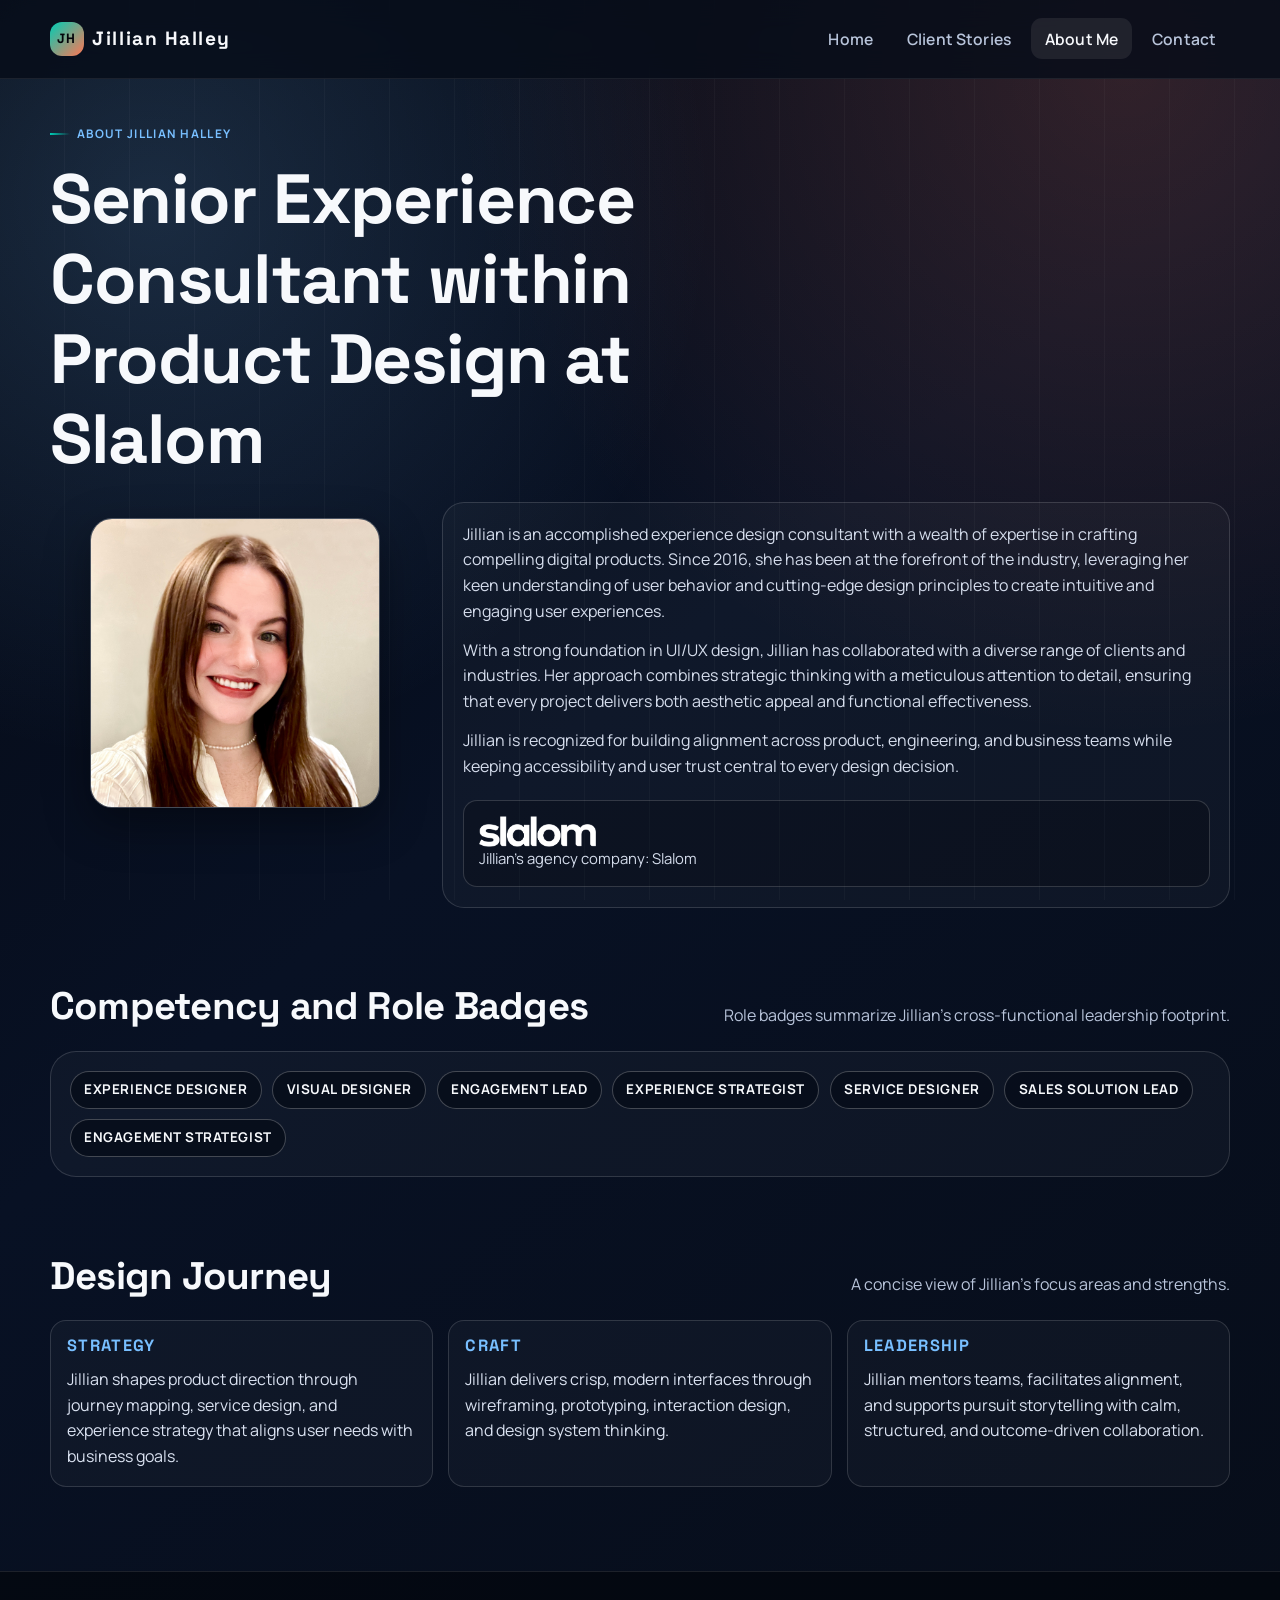
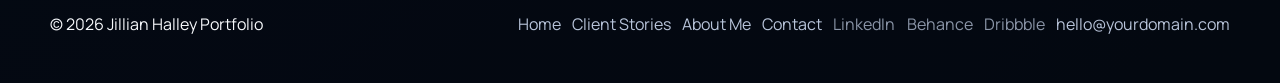
==== about.html @ 5f309752 "Add initial portfolio website structure and functionality - Create index.html for the main portfolio" ====
<!doctype html>
<html lang="en">
  <head>
    <meta charset="UTF-8" />
    <meta name="viewport" content="width=device-width, initial-scale=1.0" />
    <title>About Jillian Halley</title>
    <meta
      name="description"
      content="About Jillian Halley, Senior Experience Consultant within Product Design at Slalom."
    />
    <link rel="stylesheet" href="styles.css" />
  </head>
  <body>
    <a class="skip-link" href="#main-content">Skip to main content</a>

    <header class="site-header">
      <div class="container nav-wrap">
        <a class="brand" href="index.html" aria-label="Jillian Halley home">
          <span class="brand-mark">JH</span>
          Jillian Halley
        </a>
        <button class="menu-toggle" type="button" aria-expanded="false" aria-controls="primary-nav">Menu</button>
        <nav class="site-nav" id="primary-nav" aria-label="Primary">
          <ul>
            <li><a href="index.html">Home</a></li>
            <li><a href="client-stories.html">Client Stories</a></li>
            <li><a href="about.html" aria-current="page">About Me</a></li>
            <li><a href="contact.html">Contact</a></li>
          </ul>
        </nav>
      </div>
    </header>

    <main id="main-content" class="container">
      <section class="page-hero reveal">
        <p class="eyebrow">About Jillian Halley</p>
        <h1>Senior Experience Consultant within Product Design at Slalom</h1>
      </section>

      <section class="about-grid reveal" aria-label="Bio and portrait">
        <figure class="about-photo">
          <img src="Jillian_Profile_Photo.jpg" alt="Portrait of Jillian Halley" />
        </figure>

        <article class="about-copy">
          <p>
            Jillian is an accomplished experience design consultant with a wealth of expertise in crafting compelling
            digital products. Since 2016, she has been at the forefront of the industry, leveraging her keen
            understanding of user behavior and cutting-edge design principles to create intuitive and engaging user
            experiences.
          </p>
          <p>
            With a strong foundation in UI/UX design, Jillian has collaborated with a diverse range of clients and
            industries. Her approach combines strategic thinking with a meticulous attention to detail, ensuring that
            every project delivers both aesthetic appeal and functional effectiveness.
          </p>
          <p>
            Jillian is recognized for building alignment across product, engineering, and business teams while keeping
            accessibility and user trust central to every design decision.
          </p>
          <div class="slalom-lockup" aria-label="Agency affiliation">
            <img src="slalom-logo-white-1500x400.png" alt="Slalom logo" />
            <p>Jillian's agency company: Slalom</p>
          </div>
        </article>
      </section>

      <section class="section-block reveal" aria-labelledby="about-badges-heading">
        <div class="section-head">
          <h2 id="about-badges-heading">Competency and Role Badges</h2>
          <p>Role badges summarize Jillian's cross-functional leadership footprint.</p>
        </div>
        <div class="roles-panel">
          <div class="badge-grid">
            <span class="role-badge">Experience Designer</span>
            <span class="role-badge">Visual Designer</span>
            <span class="role-badge">Engagement Lead</span>
            <span class="role-badge">Experience Strategist</span>
            <span class="role-badge">Service Designer</span>
            <span class="role-badge">Sales Solution Lead</span>
            <span class="role-badge">Engagement Strategist</span>
          </div>
        </div>
      </section>

      <section class="section-block reveal" aria-labelledby="journey-heading">
        <div class="section-head">
          <h2 id="journey-heading">Design Journey</h2>
          <p>A concise view of Jillian's focus areas and strengths.</p>
        </div>

        <div class="timeline">
          <article class="timeline-card">
            <h3>Strategy</h3>
            <p>
              Jillian shapes product direction through journey mapping, service design, and experience strategy that
              aligns user needs with business goals.
            </p>
          </article>
          <article class="timeline-card">
            <h3>Craft</h3>
            <p>
              Jillian delivers crisp, modern interfaces through wireframing, prototyping, interaction design, and
              design system thinking.
            </p>
          </article>
          <article class="timeline-card">
            <h3>Leadership</h3>
            <p>
              Jillian mentors teams, facilitates alignment, and supports pursuit storytelling with calm, structured,
              and outcome-driven collaboration.
            </p>
          </article>
        </div>
      </section>
    </main>

    <footer class="site-footer">
      <div class="container footer-wrap">
        <p>&copy; <span class="js-year"></span> Jillian Halley Portfolio</p>
        <ul class="footer-links" aria-label="Footer links">
          <li><a href="index.html">Home</a></li>
          <li><a href="client-stories.html">Client Stories</a></li>
          <li><a href="about.html">About Me</a></li>
          <li><a href="contact.html">Contact</a></li>
          <li><a data-site-link="linkedin-url" href="#" target="_blank" rel="noopener">LinkedIn</a></li>
          <li><a data-site-link="behance-url" href="#" target="_blank" rel="noopener">Behance</a></li>
          <li><a data-site-link="dribbble-url" href="#" target="_blank" rel="noopener">Dribbble</a></li>
          <li><a data-site-link="contact-email" href="#">Email</a></li>
        </ul>
      </div>
    </footer>

    <script src="site-content.js"></script>
    <script src="script.js"></script>
  </body>
</html>
---- styles.css ----
@import url('https://fonts.googleapis.com/css2?family=Manrope:wght@400;500;600;700;800&family=Space+Grotesk:wght@500;600;700&display=swap');

:root {
  --bg: #070d19;
  --bg-soft: #101a2c;
  --bg-elevated: rgba(12, 22, 40, 0.74);
  --text: #f7f9fc;
  --muted: #b8c4da;
  --accent: #00cdb5;
  --accent-2: #ff7654;
  --accent-3: #78bfff;
  --line: rgba(255, 255, 255, 0.14);
  --ring: rgba(0, 205, 181, 0.35);
  --shadow: 0 16px 45px rgba(0, 0, 0, 0.38);
  --radius-lg: 26px;
  --radius-md: 16px;
  --radius-sm: 12px;
  --max-width: 1180px;
}

* {
  box-sizing: border-box;
}

html {
  scroll-behavior: smooth;
}

body {
  margin: 0;
  font-family: 'Manrope', 'Avenir Next', 'Segoe UI', sans-serif;
  color: var(--text);
  line-height: 1.6;
  background:
    radial-gradient(circle at 12% 12%, rgba(120, 191, 255, 0.18), transparent 30%),
    radial-gradient(circle at 88% 4%, rgba(255, 118, 84, 0.17), transparent 34%),
    linear-gradient(140deg, #050913 0%, #081124 44%, #070d19 100%);
  min-height: 100vh;
}

body::before {
  content: '';
  position: fixed;
  inset: 0;
  z-index: -1;
  background:
    repeating-linear-gradient(
      90deg,
      transparent 0,
      transparent 64px,
      rgba(255, 255, 255, 0.03) 64px,
      rgba(255, 255, 255, 0.03) 65px
    );
  pointer-events: none;
}

img {
  max-width: 100%;
  display: block;
}

a {
  color: inherit;
}

.skip-link {
  position: absolute;
  left: -999px;
  top: 0;
  background: #ffffff;
  color: #071024;
  padding: 0.65rem 0.95rem;
  border-radius: 0 0 10px 10px;
  z-index: 1000;
}

.skip-link:focus {
  left: 14px;
}

.container {
  width: min(100% - 2.2rem, var(--max-width));
  margin: 0 auto;
}

.site-header {
  position: sticky;
  top: 0;
  z-index: 40;
  backdrop-filter: blur(14px);
  background: rgba(7, 13, 25, 0.82);
  border-bottom: 1px solid rgba(255, 255, 255, 0.08);
}

.nav-wrap {
  display: flex;
  align-items: center;
  justify-content: space-between;
  gap: 1rem;
  min-height: 78px;
}

.brand {
  font-family: 'Space Grotesk', 'Avenir Next', sans-serif;
  font-size: 1.2rem;
  font-weight: 700;
  text-decoration: none;
  letter-spacing: 0.08em;
  display: inline-flex;
  align-items: center;
  gap: 0.55rem;
}

.brand-mark {
  width: 2.1rem;
  height: 2.1rem;
  border-radius: 0.75rem;
  background: linear-gradient(135deg, var(--accent) 0%, var(--accent-2) 100%);
  color: #03050a;
  display: inline-grid;
  place-items: center;
  font-size: 0.84rem;
  font-weight: 800;
}

.site-nav ul {
  list-style: none;
  margin: 0;
  padding: 0;
  display: flex;
  align-items: center;
  gap: 0.4rem;
}

.site-nav a {
  text-decoration: none;
  font-weight: 600;
  font-size: 0.98rem;
  letter-spacing: 0.01em;
  padding: 0.6rem 0.86rem;
  border-radius: 0.7rem;
  color: var(--muted);
}

.site-nav a:hover,
.site-nav a:focus-visible,
.site-nav a[aria-current='page'] {
  color: var(--text);
  background: rgba(255, 255, 255, 0.08);
}

.menu-toggle {
  display: none;
  border: 1px solid var(--line);
  background: rgba(255, 255, 255, 0.04);
  color: var(--text);
  padding: 0.46rem 0.82rem;
  border-radius: 0.65rem;
  font-weight: 700;
}

main {
  padding: 2.4rem 0 5.3rem;
}

.section-block {
  margin-top: 4.8rem;
}

.eyebrow {
  display: inline-flex;
  align-items: center;
  gap: 0.45rem;
  margin: 0 0 0.95rem;
  color: var(--accent-3);
  text-transform: uppercase;
  letter-spacing: 0.11em;
  font-size: 0.74rem;
  font-weight: 700;
}

.eyebrow::before {
  content: '';
  width: 1.25rem;
  height: 2px;
  background: linear-gradient(90deg, var(--accent), transparent);
}

h1,
h2,
h3 {
  margin: 0;
  line-height: 1.15;
  font-family: 'Space Grotesk', 'Avenir Next', sans-serif;
  letter-spacing: -0.02em;
}

h1 {
  font-size: clamp(2.2rem, 6vw, 4.35rem);
  max-width: 14ch;
}

h2 {
  font-size: clamp(1.5rem, 3vw, 2.4rem);
}

.hero {
  display: grid;
  grid-template-columns: 1.05fr 0.95fr;
  gap: 1.6rem;
  align-items: stretch;
}

.hero-copy {
  padding: 2rem 0 0.6rem;
}

.lead {
  margin: 1.2rem 0 0;
  font-size: clamp(1rem, 1.6vw, 1.22rem);
  color: #d3dbeb;
  max-width: 58ch;
}

.hero-actions {
  display: flex;
  align-items: center;
  gap: 0.85rem;
  margin-top: 1.65rem;
  flex-wrap: wrap;
}

.btn {
  text-decoration: none;
  display: inline-flex;
  align-items: center;
  justify-content: center;
  gap: 0.4rem;
  border-radius: 999px;
  padding: 0.74rem 1.16rem;
  font-weight: 700;
  font-size: 0.95rem;
  border: 1px solid transparent;
  transition: transform 220ms ease, background-color 220ms ease, border-color 220ms ease;
}

.btn:hover,
.btn:focus-visible {
  transform: translateY(-2px);
}

.btn-primary {
  color: #03101a;
  background: linear-gradient(135deg, var(--accent), #5cead8);
}

.btn-secondary {
  border-color: rgba(255, 255, 255, 0.22);
  color: var(--text);
  background: rgba(255, 255, 255, 0.03);
}

.hero-panel {
  border: 1px solid var(--line);
  border-radius: var(--radius-lg);
  background:
    linear-gradient(180deg, rgba(255, 255, 255, 0.06), rgba(255, 255, 255, 0.02)),
    var(--bg-elevated);
  box-shadow: var(--shadow);
  position: relative;
  overflow: hidden;
}

.hero-panel::after {
  content: '';
  position: absolute;
  inset: auto -32% -42% auto;
  width: 350px;
  aspect-ratio: 1 / 1;
  border-radius: 50%;
  background: radial-gradient(circle, rgba(0, 205, 181, 0.4), rgba(0, 205, 181, 0));
  filter: blur(8px);
}

.panel-content {
  padding: 1.2rem;
  position: relative;
  z-index: 2;
}

.panel-title {
  margin: 0;
  font-size: 0.88rem;
  text-transform: uppercase;
  letter-spacing: 0.1em;
  color: var(--accent-3);
  font-weight: 700;
}

.panel-heading {
  margin-top: 0.45rem;
  font-size: 1.5rem;
  line-height: 1.25;
}

.panel-copy {
  margin-top: 0.62rem;
  color: var(--muted);
  max-width: 44ch;
}

.slalom-lockup {
  margin-top: 1.3rem;
  border: 1px solid rgba(255, 255, 255, 0.16);
  border-radius: 14px;
  padding: 0.95rem;
  background: rgba(0, 0, 0, 0.18);
}

.slalom-lockup img {
  height: 1.95rem;
  width: auto;
  object-fit: contain;
}

.slalom-lockup p {
  margin: 0.65rem 0 0;
  font-size: 0.93rem;
  color: #d8e0ef;
}

.stat-grid {
  display: grid;
  grid-template-columns: repeat(4, minmax(0, 1fr));
  gap: 0.92rem;
  margin-top: 1.3rem;
}

.stat-card {
  border: 1px solid var(--line);
  border-radius: 15px;
  padding: 0.95rem;
  background: rgba(255, 255, 255, 0.03);
}

.stat-number {
  font-family: 'Space Grotesk', 'Avenir Next', sans-serif;
  font-size: clamp(1.5rem, 4vw, 2.4rem);
  line-height: 1;
}

.stat-label {
  margin-top: 0.42rem;
  color: var(--muted);
  font-size: 0.9rem;
}

.section-head {
  display: flex;
  justify-content: space-between;
  gap: 1rem;
  align-items: flex-end;
}

.section-head p {
  margin: 0;
  color: var(--muted);
  max-width: 64ch;
}

.parallax-stage {
  position: relative;
  min-height: 520px;
  margin-top: 1.45rem;
  border: 1px solid var(--line);
  border-radius: var(--radius-lg);
  background:
    radial-gradient(circle at 16% 24%, rgba(120, 191, 255, 0.2), transparent 32%),
    radial-gradient(circle at 84% 78%, rgba(255, 118, 84, 0.22), transparent 30%),
    rgba(9, 15, 28, 0.77);
  overflow: hidden;
}

.parallax-stage::before {
  content: '';
  position: absolute;
  inset: 0;
  background: linear-gradient(180deg, transparent, rgba(0, 0, 0, 0.28));
}

.parallax-figure {
  position: absolute;
  inset: auto 50% 1.2rem auto;
  transform: translateX(50%);
  width: min(290px, 45vw);
  border-radius: 20px;
  border: 1px solid rgba(255, 255, 255, 0.24);
  overflow: hidden;
  box-shadow: 0 18px 40px rgba(0, 0, 0, 0.5);
  z-index: 2;
}

.parallax-figure img {
  width: 100%;
  height: 100%;
  object-fit: cover;
}

.parallax-figure figcaption {
  position: absolute;
  inset: auto 0 0 0;
  padding: 0.55rem 0.72rem;
  background: rgba(4, 8, 16, 0.7);
  font-size: 0.83rem;
}

.skill-chip {
  position: absolute;
  left: var(--x);
  top: var(--y);
  z-index: 3;
  display: inline-flex;
  align-items: center;
  gap: 0.35rem;
  border: 1px solid rgba(255, 255, 255, 0.24);
  border-radius: 999px;
  padding: 0.56rem 0.82rem;
  background: rgba(7, 13, 25, 0.73);
  color: #f4f7ff;
  backdrop-filter: blur(6px);
  font-size: 0.9rem;
  font-weight: 600;
  white-space: nowrap;
}

.skill-chip::before {
  content: '';
  width: 0.5rem;
  height: 0.5rem;
  border-radius: 50%;
  background: linear-gradient(140deg, var(--accent), var(--accent-2));
}

.skill-chip.large {
  font-size: 1rem;
  padding: 0.68rem 0.96rem;
}

.roles-panel,
.quote-grid,
.story-grid,
.about-grid,
.contact-grid,
.timeline,
.contact-form {
  margin-top: 1.4rem;
}

.roles-panel {
  border: 1px solid var(--line);
  border-radius: var(--radius-lg);
  background: rgba(255, 255, 255, 0.03);
  padding: 1.18rem;
}

.badge-grid {
  display: flex;
  gap: 0.65rem;
  flex-wrap: wrap;
}

.role-badge {
  position: relative;
  display: inline-flex;
  align-items: center;
  border: 1px solid rgba(255, 255, 255, 0.24);
  border-radius: 999px;
  padding: 0.45rem 0.84rem;
  font-weight: 700;
  font-size: 0.84rem;
  text-transform: uppercase;
  letter-spacing: 0.04em;
  background: rgba(7, 13, 25, 0.8);
}

.role-badge::after {
  content: '';
  position: absolute;
  inset: -1px;
  border-radius: inherit;
  background: linear-gradient(120deg, rgba(0, 205, 181, 0.42), rgba(255, 118, 84, 0.4));
  opacity: 0;
  z-index: -1;
  transition: opacity 250ms ease;
}

.role-badge:hover::after,
.role-badge:focus-visible::after {
  opacity: 1;
}

.quote-grid,
.story-grid {
  display: grid;
  grid-template-columns: repeat(3, minmax(0, 1fr));
  gap: 0.95rem;
}

.quote-card,
.story-card,
.contact-card,
.timeline-card {
  border: 1px solid var(--line);
  border-radius: var(--radius-md);
  background: rgba(255, 255, 255, 0.03);
  padding: 1rem;
}

.quote-card p,
.story-card p,
.contact-card p,
.timeline-card p {
  margin: 0;
  color: #dae2f1;
}

.contact-card p + p {
  margin-top: 0.48rem;
}

.quote-source,
.story-meta {
  display: inline-block;
  margin-top: 0.8rem;
  color: var(--accent-3);
  font-size: 0.82rem;
  letter-spacing: 0.03em;
  text-transform: uppercase;
  font-weight: 700;
}

.story-card h3,
.contact-card h3,
.timeline-card h3 {
  margin-bottom: 0.7rem;
  font-size: 1.2rem;
}

.story-list {
  margin: 0.85rem 0 0;
  padding-left: 1.05rem;
  color: var(--muted);
}

.story-list li + li {
  margin-top: 0.45rem;
}

.page-hero {
  margin-bottom: 1.2rem;
}

.page-hero h1 {
  max-width: 18ch;
}

.about-grid {
  display: grid;
  grid-template-columns: minmax(260px, 370px) minmax(0, 1fr);
  gap: 1.4rem;
  align-items: start;
}

.about-photo {
  border-radius: 22px;
  overflow: hidden;
  border: 1px solid rgba(255, 255, 255, 0.25);
  box-shadow: var(--shadow);
}

.about-photo img {
  width: 100%;
  height: 100%;
  object-fit: cover;
}

.about-copy {
  border: 1px solid var(--line);
  border-radius: 22px;
  background: rgba(255, 255, 255, 0.03);
  padding: 1.2rem;
}

.about-copy p {
  margin: 0;
  color: #d5ddec;
}

.about-copy p + p {
  margin-top: 0.85rem;
}

.timeline {
  display: grid;
  grid-template-columns: repeat(3, minmax(0, 1fr));
  gap: 0.95rem;
}

.timeline-card h3 {
  font-size: 1.02rem;
  text-transform: uppercase;
  letter-spacing: 0.08em;
  color: var(--accent-3);
}

.contact-grid {
  display: grid;
  grid-template-columns: repeat(3, minmax(0, 1fr));
  gap: 0.95rem;
}

.contact-form {
  border: 1px solid var(--line);
  border-radius: var(--radius-lg);
  background: rgba(255, 255, 255, 0.03);
  padding: 1.2rem;
}

.form-row {
  display: grid;
  grid-template-columns: repeat(2, minmax(0, 1fr));
  gap: 0.8rem;
}

.form-field {
  margin-top: 0.8rem;
}

label {
  display: block;
  margin-bottom: 0.35rem;
  font-weight: 700;
  font-size: 0.9rem;
}

input,
textarea {
  width: 100%;
  border-radius: 12px;
  border: 1px solid rgba(255, 255, 255, 0.24);
  background: rgba(4, 8, 16, 0.78);
  color: var(--text);
  font: inherit;
  padding: 0.68rem 0.75rem;
}

textarea {
  min-height: 170px;
  resize: vertical;
}

input:focus-visible,
textarea:focus-visible,
button:focus-visible,
a:focus-visible {
  outline: 2px solid var(--ring);
  outline-offset: 2px;
}

.form-note {
  margin-top: 0.7rem;
  color: var(--muted);
  font-size: 0.9rem;
}

.form-status {
  margin-top: 0.7rem;
  color: #beffd9;
  font-weight: 700;
  min-height: 1.2em;
}

.site-footer {
  border-top: 1px solid rgba(255, 255, 255, 0.1);
  background: rgba(3, 7, 14, 0.74);
  padding: 1.5rem 0 1.8rem;
}

.footer-wrap {
  display: flex;
  align-items: center;
  justify-content: space-between;
  gap: 1rem;
  flex-wrap: wrap;
}

.footer-links {
  list-style: none;
  margin: 0;
  padding: 0;
  display: flex;
  gap: 0.7rem;
  flex-wrap: wrap;
}

.footer-links a {
  text-decoration: none;
  color: var(--muted);
}

.footer-links a:hover,
.footer-links a:focus-visible {
  color: var(--text);
}

.is-placeholder-link {
  opacity: 0.75;
  text-decoration-style: dashed;
}

.reveal {
  opacity: 0;
  transform: translateY(24px);
  transition: opacity 620ms ease, transform 620ms ease;
}

.reveal.is-visible {
  opacity: 1;
  transform: translateY(0);
}

@media (max-width: 1024px) {
  .hero,
  .about-grid {
    grid-template-columns: 1fr;
  }

  .quote-grid,
  .story-grid,
  .timeline,
  .contact-grid,
  .stat-grid {
    grid-template-columns: repeat(2, minmax(0, 1fr));
  }

  .parallax-stage {
    min-height: 620px;
  }

  .parallax-figure {
    width: min(260px, 54vw);
  }
}

@media (max-width: 760px) {
  main {
    padding-top: 1.6rem;
  }

  .menu-toggle {
    display: inline-flex;
  }

  .site-nav {
    position: absolute;
    top: 78px;
    right: 1rem;
    width: min(260px, calc(100% - 2rem));
    border: 1px solid var(--line);
    border-radius: 12px;
    background: rgba(6, 11, 22, 0.96);
    box-shadow: var(--shadow);
    padding: 0.55rem;
    display: none;
  }

  .site-nav.open {
    display: block;
  }

  .site-nav ul {
    flex-direction: column;
    align-items: stretch;
  }

  .site-nav a {
    display: block;
  }

  .section-head {
    display: block;
  }

  .quote-grid,
  .story-grid,
  .timeline,
  .contact-grid,
  .stat-grid,
  .form-row {
    grid-template-columns: 1fr;
  }

  .skill-chip {
    font-size: 0.82rem;
    max-width: 86%;
    overflow: hidden;
    text-overflow: ellipsis;
  }

  .parallax-stage {
    min-height: 700px;
  }
}

@media (prefers-reduced-motion: reduce) {
  html {
    scroll-behavior: auto;
  }

  *,
  *::before,
  *::after {
    animation-duration: 1ms !important;
    animation-iteration-count: 1 !important;
    transition-duration: 1ms !important;
  }

  .reveal {
    opacity: 1;
    transform: none;
  }
}
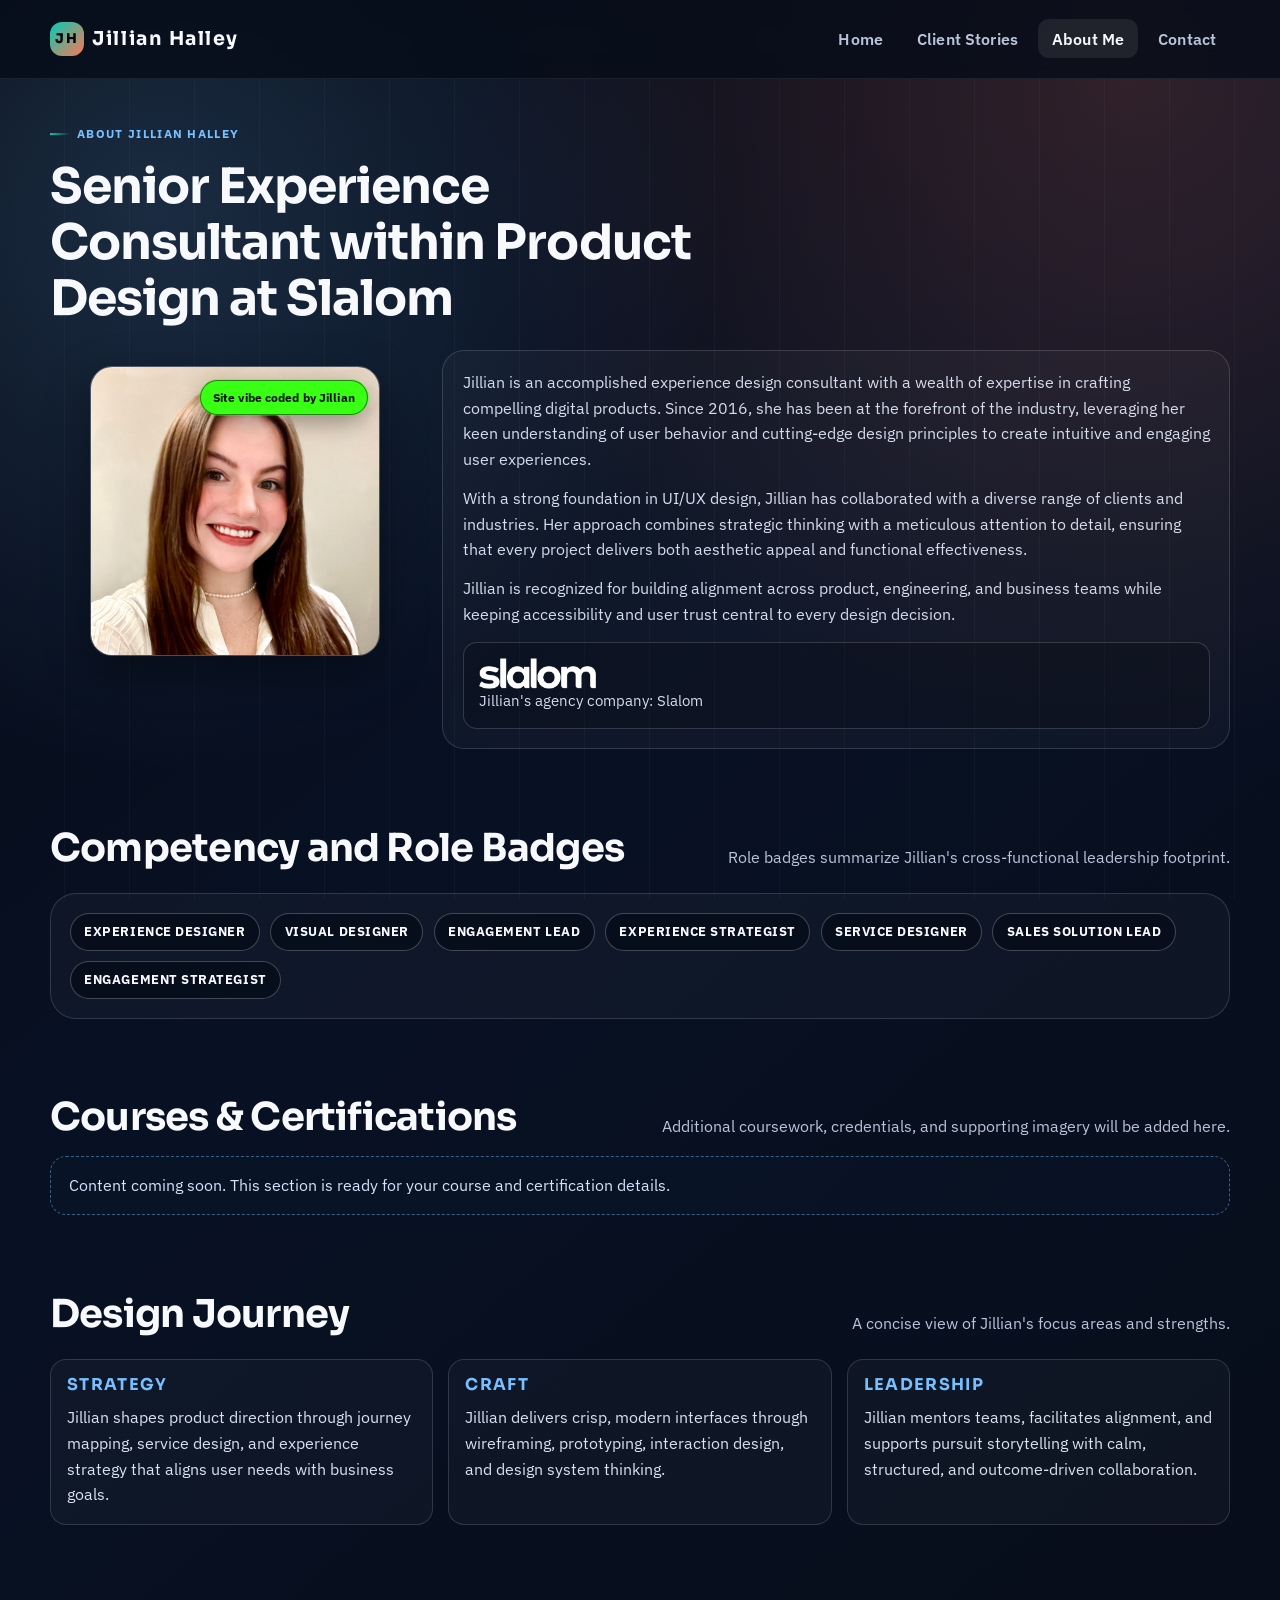
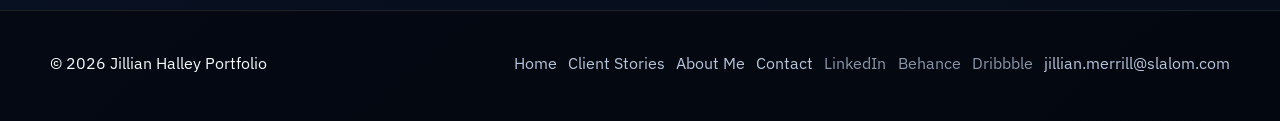
==== commit 193b3764: "Add courses and certifications section, enhance about page vibe bubble, and improve logo carousel st" ====
--- a/about.html
+++ b/about.html
@@ -40,6 +40,7 @@
       <section class="about-grid reveal" aria-label="Bio and portrait">
         <figure class="about-photo">
           <img src="Jillian_Profile_Photo.jpg" alt="Portrait of Jillian Halley" />
+          <figcaption class="about-vibe-bubble">Site vibe coded by Jillian</figcaption>
         </figure>
 
         <article class="about-copy">
@@ -81,6 +82,16 @@
             <span class="role-badge">Engagement Strategist</span>
           </div>
         </div>
+      </section>
+
+      <section class="section-block reveal" aria-labelledby="courses-certifications-heading">
+        <div class="section-head">
+          <h2 id="courses-certifications-heading">Courses &amp; Certifications</h2>
+          <p>Additional coursework, credentials, and supporting imagery will be added here.</p>
+        </div>
+        <article class="certs-placeholder">
+          <p>Content coming soon. This section is ready for your course and certification details.</p>
+        </article>
       </section>
 
       <section class="section-block reveal" aria-labelledby="journey-heading">
--- a/styles.css
+++ b/styles.css
@@ -1,4 +1,4 @@
-@import url('https://fonts.googleapis.com/css2?family=Manrope:wght@400;500;600;700;800&family=Space+Grotesk:wght@500;600;700&display=swap');
+@import url('https://fonts.googleapis.com/css2?family=IBM+Plex+Sans:wght@400;500;600;700&family=Sora:wght@500;600;700;800&display=swap');
 
 :root {
   --bg: #070d19;
@@ -28,7 +28,7 @@
 
 body {
   margin: 0;
-  font-family: 'Manrope', 'Avenir Next', 'Segoe UI', sans-serif;
+  font-family: 'IBM Plex Sans', 'Avenir Next', 'Segoe UI', sans-serif;
   color: var(--text);
   line-height: 1.6;
   background:
@@ -101,7 +101,7 @@
 }
 
 .brand {
-  font-family: 'Space Grotesk', 'Avenir Next', sans-serif;
+  font-family: 'Sora', 'Avenir Next', sans-serif;
   font-size: 1.2rem;
   font-weight: 700;
   text-decoration: none;
@@ -191,35 +191,108 @@
 h3 {
   margin: 0;
   line-height: 1.15;
-  font-family: 'Space Grotesk', 'Avenir Next', sans-serif;
+  font-family: 'Sora', 'Avenir Next', sans-serif;
   letter-spacing: -0.02em;
 }
 
 h1 {
-  font-size: clamp(2.2rem, 6vw, 4.35rem);
-  max-width: 14ch;
+  font-size: clamp(1.85rem, 4.2vw, 3.05rem);
+  max-width: 17ch;
 }
 
 h2 {
   font-size: clamp(1.5rem, 3vw, 2.4rem);
 }
 
+
 .hero {
+  position: relative;
   display: grid;
-  grid-template-columns: 1.05fr 0.95fr;
+  grid-template-columns: 1.08fr 0.92fr;
   gap: 1.6rem;
-  align-items: stretch;
+  align-items: end;
+  min-height: min(72vh, 680px);
+  border: 1px solid rgba(255, 255, 255, 0.1);
+  border-radius: 30px;
+  overflow: hidden;
+  padding: 2.2rem;
+  background: linear-gradient(135deg, rgba(6, 11, 24, 0.7), rgba(10, 18, 34, 0.64));
+  box-shadow: var(--shadow);
+}
+
+.hero-atmosphere {
+  position: absolute;
+  inset: 0;
+  pointer-events: none;
+}
+
+.hero-grid-overlay {
+  position: absolute;
+  inset: 0;
+  background:
+    linear-gradient(110deg, rgba(0, 205, 181, 0.16), rgba(0, 0, 0, 0) 44%),
+    repeating-linear-gradient(
+      90deg,
+      rgba(255, 255, 255, 0.04) 0,
+      rgba(255, 255, 255, 0.04) 1px,
+      transparent 1px,
+      transparent 58px
+    );
+}
+
+.hero-gradient-orb {
+  position: absolute;
+  width: 380px;
+  aspect-ratio: 1 / 1;
+  right: -120px;
+  bottom: -130px;
+  border-radius: 50%;
+  background: radial-gradient(circle, rgba(255, 118, 84, 0.4), rgba(255, 118, 84, 0));
+  filter: blur(10px);
+}
+
+.hero-silhouette {
+  position: absolute;
+  right: 4%;
+  top: -4%;
+  width: min(40vw, 440px);
+  aspect-ratio: 1 / 1;
+  margin: 0;
+  overflow: hidden;
+  border-radius: 50%;
+  opacity: 0.54;
+  mix-blend-mode: screen;
+}
+
+.hero-silhouette::after {
+  content: '';
+  position: absolute;
+  inset: 0;
+  border-radius: 50%;
+  background: linear-gradient(160deg, rgba(120, 191, 255, 0.27), rgba(0, 0, 0, 0));
+  border: 1px solid rgba(255, 255, 255, 0.14);
+}
+
+.hero-silhouette img {
+  width: 100%;
+  height: 100%;
+  object-fit: cover;
+  object-position: center 30%;
+  filter: grayscale(1) contrast(1.2) brightness(0.82);
+  border-radius: 50%;
 }
 
 .hero-copy {
-  padding: 2rem 0 0.6rem;
+  position: relative;
+  z-index: 3;
+  padding: 0.2rem 0;
 }
 
 .lead {
-  margin: 1.2rem 0 0;
-  font-size: clamp(1rem, 1.6vw, 1.22rem);
+  margin: 1rem 0 0;
+  font-size: clamp(0.98rem, 1.45vw, 1.15rem);
   color: #d3dbeb;
-  max-width: 58ch;
+  max-width: 54ch;
 }
 
 .hero-actions {
@@ -261,6 +334,7 @@
 }
 
 .hero-panel {
+  z-index: 4;
   border: 1px solid var(--line);
   border-radius: var(--radius-lg);
   background:
@@ -283,9 +357,16 @@
 }
 
 .panel-content {
-  padding: 1.2rem;
+  padding: 1.1rem;
   position: relative;
   z-index: 2;
+}
+
+.panel-topline {
+  display: flex;
+  align-items: flex-start;
+  justify-content: space-between;
+  gap: 0.8rem;
 }
 
 .panel-title {
@@ -309,8 +390,49 @@
   max-width: 44ch;
 }
 
+.client-days {
+  margin: 0;
+  text-align: right;
+  font-size: 0.76rem;
+  line-height: 1.25;
+  color: #b8c9e7;
+  max-width: 170px;
+}
+
+.client-days strong {
+  display: block;
+  margin-top: 0.15rem;
+  font-size: 0.93rem;
+  color: #f4f8ff;
+  font-family: 'Sora', 'Avenir Next', sans-serif;
+  letter-spacing: 0.01em;
+}
+
+.client-lockup {
+  margin-top: 0.9rem;
+  display: inline-flex;
+  align-items: center;
+  gap: 0.65rem;
+  flex-wrap: wrap;
+}
+
+.client-lockup p {
+  margin: 0;
+  font-size: 0.9rem;
+  color: #e0ebff;
+  font-weight: 600;
+}
+
+.rc-logo-mark {
+  height: 40px;
+  width: auto;
+  max-width: min(100%, 220px);
+  object-fit: contain;
+  filter: brightness(0) invert(1);
+}
+
 .slalom-lockup {
-  margin-top: 1.3rem;
+  margin-top: 0.9rem;
   border: 1px solid rgba(255, 255, 255, 0.16);
   border-radius: 14px;
   padding: 0.95rem;
@@ -327,6 +449,99 @@
   margin: 0.65rem 0 0;
   font-size: 0.93rem;
   color: #d8e0ef;
+}
+
+.hero-scroll-cue {
+  position: static;
+  margin: 0.75rem 0 0;
+  font-size: 0.72rem;
+  text-transform: uppercase;
+  letter-spacing: 0.1em;
+  color: #9db5dd;
+  text-align: center;
+  animation: pulseCue 2.8s ease-in-out infinite;
+}
+
+@keyframes pulseCue {
+  0%,
+  100% {
+    opacity: 0.5;
+    transform: translateY(0);
+  }
+  50% {
+    opacity: 1;
+    transform: translateY(-4px);
+  }
+}
+
+.logo-carousel-section {
+  margin-top: 3.5rem;
+  padding: 2rem 0 1.55rem;
+  background: linear-gradient(180deg, rgba(255, 255, 255, 0.98), rgba(246, 249, 255, 0.99));
+  border-top: 1px solid rgba(16, 26, 47, 0.12);
+  border-bottom: 1px solid rgba(16, 26, 47, 0.12);
+  overflow: hidden;
+}
+
+.logo-carousel-section .section-head h2 {
+  color: #101a2f;
+}
+
+.logo-carousel-section .section-head p {
+  color: #3b4a65;
+}
+
+.logo-marquee {
+  margin-top: 1.1rem;
+  overflow: hidden;
+  border-top: 1px solid rgba(16, 26, 47, 0.14);
+  border-bottom: 1px solid rgba(16, 26, 47, 0.14);
+  padding: 0.9rem 0;
+  background: #ffffff;
+}
+
+.logo-track {
+  display: flex;
+  width: max-content;
+  animation: logoMarquee 34s linear infinite;
+  will-change: transform;
+}
+
+.logo-row {
+  display: flex;
+  align-items: center;
+  gap: clamp(1.2rem, 2.3vw, 2.2rem);
+  padding: 0 1.4rem;
+  flex-shrink: 0;
+}
+
+.logo-item {
+  display: flex;
+  align-items: center;
+  justify-content: center;
+  flex: 0 0 auto;
+  min-width: max-content;
+  height: 68px;
+}
+
+.logo-item img {
+  height: var(--logo-h, 46px);
+  width: auto;
+  max-height: 100%;
+  max-width: none;
+  object-fit: contain;
+  aspect-ratio: auto;
+  opacity: 1;
+  filter: none;
+}
+
+@keyframes logoMarquee {
+  from {
+    transform: translateX(0);
+  }
+  to {
+    transform: translateX(-50%);
+  }
 }
 
 .stat-grid {
@@ -344,7 +559,7 @@
 }
 
 .stat-number {
-  font-family: 'Space Grotesk', 'Avenir Next', sans-serif;
+  font-family: 'Sora', 'Avenir Next', sans-serif;
   font-size: clamp(1.5rem, 4vw, 2.4rem);
   line-height: 1;
 }
@@ -368,7 +583,34 @@
   max-width: 64ch;
 }
 
-.parallax-stage {
+.skills-toolbar {
+  margin-top: 1.35rem;
+  display: flex;
+  gap: 0.6rem;
+  flex-wrap: wrap;
+}
+
+.skill-filter {
+  border: 1px solid rgba(255, 255, 255, 0.22);
+  border-radius: 999px;
+  background: rgba(255, 255, 255, 0.03);
+  color: #d6deed;
+  font: inherit;
+  font-size: 0.87rem;
+  padding: 0.42rem 0.78rem;
+  cursor: pointer;
+  transition: border-color 220ms ease, background-color 220ms ease, color 220ms ease;
+}
+
+.skill-filter.is-active,
+.skill-filter:hover,
+.skill-filter:focus-visible {
+  background: rgba(0, 205, 181, 0.16);
+  border-color: rgba(0, 205, 181, 0.65);
+  color: #f2fdff;
+}
+
+.skills-lab {
   position: relative;
   min-height: 520px;
   margin-top: 1.45rem;
@@ -379,42 +621,74 @@
     radial-gradient(circle at 84% 78%, rgba(255, 118, 84, 0.22), transparent 30%),
     rgba(9, 15, 28, 0.77);
   overflow: hidden;
-}
-
-.parallax-stage::before {
+  perspective: 1200px;
+  --cursor-x: 50%;
+  --cursor-y: 50%;
+  --skills-radial-size: 420px;
+  --skills-radial-alpha: 0.24;
+  --skills-glow-size: 190px;
+  --skills-glow-alpha: 0.28;
+  --skills-trail-size: 260px;
+  --skills-trail-alpha: 0.14;
+}
+
+.skills-lab::before {
   content: '';
   position: absolute;
   inset: 0;
   background: linear-gradient(180deg, transparent, rgba(0, 0, 0, 0.28));
 }
 
-.parallax-figure {
-  position: absolute;
-  inset: auto 50% 1.2rem auto;
-  transform: translateX(50%);
-  width: min(290px, 45vw);
-  border-radius: 20px;
-  border: 1px solid rgba(255, 255, 255, 0.24);
-  overflow: hidden;
-  box-shadow: 0 18px 40px rgba(0, 0, 0, 0.5);
+.skills-lab::after {
+  content: '';
+  position: absolute;
+  inset: 0;
+  pointer-events: none;
+  opacity: 0;
+  background: radial-gradient(
+    var(--skills-radial-size) circle at var(--cursor-x) var(--cursor-y),
+    rgba(0, 205, 181, var(--skills-radial-alpha)),
+    transparent 72%
+  );
+  transition: opacity 280ms ease;
+}
+
+.skills-lab.is-pointer-active::after {
+  opacity: 1;
+}
+
+.skills-cursor-glow,
+.skills-cursor-trail {
+  position: absolute;
+  left: 0;
+  top: 0;
+  pointer-events: none;
+  border-radius: 50%;
   z-index: 2;
-}
-
-.parallax-figure img {
-  width: 100%;
-  height: 100%;
-  object-fit: cover;
-}
-
-.parallax-figure figcaption {
-  position: absolute;
-  inset: auto 0 0 0;
-  padding: 0.55rem 0.72rem;
-  background: rgba(4, 8, 16, 0.7);
-  font-size: 0.83rem;
-}
-
-.skill-chip {
+  opacity: 0;
+  transition: opacity 220ms ease;
+}
+
+.skills-cursor-glow {
+  width: var(--skills-glow-size);
+  height: var(--skills-glow-size);
+  background: radial-gradient(circle, rgba(120, 191, 255, var(--skills-glow-alpha)), rgba(120, 191, 255, 0));
+  filter: blur(2px);
+}
+
+.skills-cursor-trail {
+  width: var(--skills-trail-size);
+  height: var(--skills-trail-size);
+  background: radial-gradient(circle, rgba(255, 118, 84, var(--skills-trail-alpha)), rgba(255, 118, 84, 0));
+  filter: blur(8px);
+}
+
+.skills-lab.is-pointer-active .skills-cursor-glow,
+.skills-lab.is-pointer-active .skills-cursor-trail {
+  opacity: 1;
+}
+
+.skill-node {
   position: absolute;
   left: var(--x);
   top: var(--y);
@@ -428,12 +702,32 @@
   background: rgba(7, 13, 25, 0.73);
   color: #f4f7ff;
   backdrop-filter: blur(6px);
+  font: inherit;
   font-size: 0.9rem;
-  font-weight: 600;
+  font-weight: 700;
   white-space: nowrap;
-}
-
-.skill-chip::before {
+  cursor: pointer;
+  opacity: 0;
+  transform: translate3d(0, 14px, 0) scale(0.96);
+  animation: nodeFloat 6.3s ease-in-out infinite;
+  animation-delay: var(--delay);
+  animation-play-state: paused;
+  transition:
+    transform 260ms ease,
+    border-color 220ms ease,
+    background-color 220ms ease,
+    opacity 360ms ease,
+    filter 220ms ease;
+}
+
+.skills-lab.is-ready .skill-node {
+  opacity: 1;
+  transform: translate3d(0, 0, 0) scale(1);
+  transition-delay: var(--delay);
+  animation-play-state: running;
+}
+
+.skill-node::before {
   content: '';
   width: 0.5rem;
   height: 0.5rem;
@@ -441,9 +735,70 @@
   background: linear-gradient(140deg, var(--accent), var(--accent-2));
 }
 
-.skill-chip.large {
-  font-size: 1rem;
-  padding: 0.68rem 0.96rem;
+.skill-node:hover,
+.skill-node:focus-visible,
+.skill-node.is-active {
+  transform: translate3d(0, -4px, 0) scale(1.02);
+  border-color: rgba(0, 205, 181, 0.85);
+  background: rgba(0, 205, 181, 0.16);
+  filter: saturate(1.15);
+}
+
+.skill-node.is-featured {
+  font-size: 0.98rem;
+  padding-inline: 0.95rem;
+}
+
+.skill-node.is-hidden {
+  opacity: 0.26;
+  pointer-events: none;
+}
+
+.skills-lab.is-ready .skill-node.is-hidden {
+  opacity: 0.22;
+}
+
+.skills-detail {
+  position: absolute;
+  right: 1rem;
+  bottom: 1rem;
+  width: min(330px, calc(100% - 2rem));
+  z-index: 4;
+  border: 1px solid rgba(255, 255, 255, 0.2);
+  border-radius: 16px;
+  background: rgba(4, 8, 16, 0.9);
+  backdrop-filter: blur(8px);
+  padding: 0.9rem;
+  box-shadow: 0 18px 40px rgba(0, 0, 0, 0.34);
+}
+
+.skills-detail-eyebrow {
+  margin: 0;
+  font-size: 0.72rem;
+  color: var(--accent-3);
+  letter-spacing: 0.1em;
+  text-transform: uppercase;
+  font-weight: 700;
+}
+
+.skills-detail-title {
+  margin-top: 0.35rem;
+  font-size: 1.15rem;
+}
+
+.skills-detail-copy {
+  margin: 0.55rem 0 0;
+  color: #d9e2f3;
+}
+
+@keyframes nodeFloat {
+  0%,
+  100% {
+    transform: translateY(0);
+  }
+  50% {
+    transform: translateY(-8px);
+  }
 }
 
 .roles-panel,
@@ -461,6 +816,55 @@
   border-radius: var(--radius-lg);
   background: rgba(255, 255, 255, 0.03);
   padding: 1.18rem;
+}
+
+.capability-view-switch {
+  margin-top: 0.95rem;
+  display: inline-flex;
+  gap: 0.45rem;
+  padding: 0.28rem;
+  border: 1px solid rgba(255, 255, 255, 0.2);
+  border-radius: 999px;
+  background: rgba(4, 8, 16, 0.65);
+}
+
+.capability-view-btn {
+  border: 1px solid transparent;
+  border-radius: 999px;
+  background: transparent;
+  color: #d8e2f6;
+  font: inherit;
+  font-size: 0.84rem;
+  font-weight: 700;
+  padding: 0.38rem 0.72rem;
+  cursor: pointer;
+}
+
+.capability-view-btn.is-active,
+.capability-view-btn:hover,
+.capability-view-btn:focus-visible {
+  border-color: rgba(0, 205, 181, 0.58);
+  background: rgba(0, 205, 181, 0.16);
+  color: #f4fcff;
+}
+
+.capability-view-reset {
+  margin-top: 0.48rem;
+  border: 0;
+  padding: 0;
+  background: transparent;
+  color: #9cb2d8;
+  font: inherit;
+  font-size: 0.8rem;
+  font-weight: 700;
+  text-decoration: underline;
+  text-underline-offset: 0.15rem;
+  cursor: pointer;
+}
+
+.capability-view-reset:hover,
+.capability-view-reset:focus-visible {
+  color: #d8e7ff;
 }
 
 .badge-grid {
@@ -499,6 +903,187 @@
   opacity: 1;
 }
 
+.capability-grid {
+  margin-top: 0.9rem;
+  display: grid;
+  grid-template-columns: repeat(3, minmax(0, 1fr));
+  gap: 0.82rem;
+}
+
+.capability-card {
+  border: 1px solid rgba(255, 255, 255, 0.18);
+  border-radius: 16px;
+  background: linear-gradient(180deg, rgba(255, 255, 255, 0.06), rgba(5, 10, 19, 0.68));
+  padding: 0.82rem;
+  position: relative;
+  z-index: 1;
+  text-align: left;
+  color: #eff4ff;
+  min-height: 126px;
+  cursor: pointer;
+  transition: transform 240ms ease, border-color 240ms ease, box-shadow 240ms ease;
+}
+
+.roles-panel[data-view='classic'] .capability-grid {
+  grid-template-columns: unset;
+  display: flex;
+  flex-wrap: wrap;
+}
+
+.roles-panel[data-view='classic'] .capability-card {
+  min-height: auto;
+  border-radius: 999px;
+  padding: 0.44rem 0.82rem;
+  background: rgba(7, 13, 25, 0.8);
+}
+
+.roles-panel[data-view='classic'] .capability-hover {
+  display: none;
+}
+
+.roles-panel[data-view='classic'] .capability-detail {
+  display: none;
+}
+
+.capability-card:hover,
+.capability-card:focus-visible,
+.capability-card.is-active {
+  transform: translateY(-3px);
+  border-color: rgba(0, 205, 181, 0.75);
+  box-shadow: 0 12px 28px rgba(0, 0, 0, 0.34);
+}
+
+.capability-title {
+  display: block;
+  font-family: 'Space Grotesk', 'Avenir Next', sans-serif;
+  font-size: 1.08rem;
+  font-weight: 700;
+  line-height: 1.4;
+}
+
+.capability-hover {
+  display: block;
+  margin-top: 0.68rem;
+  color: #c7d3ea;
+  font-size: 0.86rem;
+  line-height: 1.4;
+}
+.roles-panel[data-view='classic'] .capability-card {
+  overflow: visible;
+}
+
+.capability-inline-hint {
+  position: absolute;
+  left: 50%;
+  top: calc(100% + 6px);
+  transform: translateX(-50%) translateY(-4px);
+  width: min(280px, calc(100vw - 2.4rem));
+  padding: 0.62rem 0.74rem;
+  border-radius: 12px;
+  border: 1px solid rgba(255, 255, 255, 0.22);
+  background: rgba(4, 8, 16, 0.95);
+  color: #e2ebff;
+  font-size: 0.82rem;
+  line-height: 1.4;
+  box-shadow: 0 14px 30px rgba(0, 0, 0, 0.34);
+  pointer-events: none;
+  opacity: 0;
+  z-index: 20;
+  transition: opacity 220ms ease, transform 220ms ease;
+}
+
+.capability-inline-hint::before {
+  content: '';
+  position: absolute;
+  left: 50%;
+  top: -6px;
+  width: 10px;
+  height: 10px;
+  background: rgba(4, 8, 16, 0.95);
+  border-left: 1px solid rgba(255, 255, 255, 0.22);
+  border-top: 1px solid rgba(255, 255, 255, 0.22);
+  transform: translateX(-50%) rotate(45deg);
+}
+
+.capability-card.show-hint .capability-inline-hint {
+  opacity: 1;
+  transform: translateX(-50%) translateY(0);
+}
+
+.capability-card.show-hint,
+.capability-card:hover,
+.capability-card:focus-visible {
+  z-index: 40;
+}
+
+.capability-detail {
+  margin-top: 0.9rem;
+  border: 1px solid rgba(255, 255, 255, 0.2);
+  border-radius: 14px;
+  background: rgba(4, 8, 16, 0.88);
+  padding: 0.85rem 0.95rem;
+}
+
+.capability-detail-eyebrow {
+  margin: 0;
+  font-size: 0.72rem;
+  color: var(--accent-3);
+  text-transform: uppercase;
+  letter-spacing: 0.11em;
+  font-weight: 700;
+}
+
+.capability-detail-title {
+  margin-top: 0.32rem;
+  font-size: 1.18rem;
+}
+
+.capability-detail-copy {
+  margin: 0.46rem 0 0;
+  color: #dae4f3;
+}
+
+.role-hint {
+  position: absolute;
+  left: 50%;
+  bottom: calc(100% + 0.62rem);
+  transform: translateX(-50%) translateY(6px);
+  width: min(240px, 78vw);
+  border: 1px solid rgba(255, 255, 255, 0.22);
+  border-radius: 12px;
+  background: rgba(3, 8, 18, 0.95);
+  color: #e3ecff;
+  padding: 0.58rem 0.68rem;
+  text-transform: none;
+  letter-spacing: 0;
+  font-size: 0.78rem;
+  line-height: 1.4;
+  font-weight: 600;
+  opacity: 0;
+  pointer-events: none;
+  transition: opacity 220ms ease, transform 220ms ease;
+  box-shadow: 0 14px 30px rgba(0, 0, 0, 0.35);
+}
+
+.role-hint::after {
+  content: '';
+  position: absolute;
+  left: 50%;
+  top: 100%;
+  width: 10px;
+  height: 10px;
+  background: rgba(3, 8, 18, 0.95);
+  border-right: 1px solid rgba(255, 255, 255, 0.22);
+  border-bottom: 1px solid rgba(255, 255, 255, 0.22);
+  transform: translateX(-50%) rotate(45deg);
+}
+
+.role-badge:hover .role-hint,
+.role-badge:focus-visible .role-hint {
+  opacity: 1;
+  transform: translateX(-50%) translateY(0);
+}
+
 .quote-grid,
 .story-grid {
   display: grid;
@@ -539,6 +1124,42 @@
   font-weight: 700;
 }
 
+.quote-grid-featured {
+  grid-template-columns: repeat(3, minmax(0, 1fr));
+}
+
+.quote-card-with-photo {
+  display: flex;
+  flex-direction: column;
+  gap: 0.75rem;
+  min-height: 280px;
+}
+
+.quote-person {
+  display: flex;
+  align-items: center;
+  gap: 0.7rem;
+}
+
+.quote-person img {
+  width: 92px;
+  height: 92px;
+  border-radius: 14px;
+  object-fit: cover;
+  border: 1px solid rgba(255, 255, 255, 0.24);
+}
+
+.quote-person h3 {
+  margin: 0;
+  font-size: 1rem;
+}
+
+.quote-person p {
+  margin: 0.12rem 0 0;
+  font-size: 0.84rem;
+  color: #c7d3ea;
+}
+
 .story-card h3,
 .contact-card h3,
 .timeline-card h3 {
@@ -572,6 +1193,7 @@
 }
 
 .about-photo {
+  position: relative;
   border-radius: 22px;
   overflow: hidden;
   border: 1px solid rgba(255, 255, 255, 0.25);
@@ -582,6 +1204,33 @@
   width: 100%;
   height: 100%;
   object-fit: cover;
+}
+
+.about-vibe-bubble {
+  position: absolute;
+  top: 0.85rem;
+  right: 0.7rem;
+  margin: 0;
+  padding: 0.45rem 0.75rem;
+  border-radius: 999px;
+  background: #39ff14;
+  color: #041006;
+  border: 1px solid rgba(4, 16, 6, 0.5);
+  font-size: 0.72rem;
+  font-weight: 800;
+  letter-spacing: 0.01em;
+  box-shadow: 0 0 0 1px rgba(57, 255, 20, 0.35), 0 8px 24px rgba(0, 0, 0, 0.35);
+  animation: floatBubble 3.2s ease-in-out infinite;
+}
+
+@keyframes floatBubble {
+  0%,
+  100% {
+    transform: translateY(0);
+  }
+  50% {
+    transform: translateY(-5px);
+  }
 }
 
 .about-copy {
@@ -600,6 +1249,19 @@
   margin-top: 0.85rem;
 }
 
+.certs-placeholder {
+  margin-top: 1rem;
+  border: 1px dashed rgba(120, 191, 255, 0.45);
+  border-radius: 16px;
+  padding: 1rem 1.1rem;
+  background: rgba(12, 24, 44, 0.44);
+}
+
+.certs-placeholder p {
+  margin: 0;
+  color: #d5e2f8;
+}
+
 .timeline {
   display: grid;
   grid-template-columns: repeat(3, minmax(0, 1fr));
@@ -624,6 +1286,40 @@
   border-radius: var(--radius-lg);
   background: rgba(255, 255, 255, 0.03);
   padding: 1.2rem;
+}
+
+.contact-slalom-lockup {
+  margin-top: 1.25rem;
+  max-width: 520px;
+}
+
+.contact-form-classic {
+  margin-top: 1.8rem;
+  border-radius: 18px;
+  border-color: rgba(255, 255, 255, 0.2);
+  background: linear-gradient(180deg, rgba(255, 255, 255, 0.05), rgba(9, 14, 26, 0.8));
+}
+
+.mail-shell-head {
+  display: flex;
+  align-items: center;
+  gap: 0.48rem;
+  padding-bottom: 0.8rem;
+  border-bottom: 1px solid rgba(255, 255, 255, 0.14);
+}
+
+.mail-shell-head span {
+  width: 0.6rem;
+  height: 0.6rem;
+  border-radius: 50%;
+  background: rgba(255, 255, 255, 0.26);
+}
+
+.mail-shell-head p {
+  margin: 0 0 0 0.3rem;
+  color: #c7d3eb;
+  font-size: 0.88rem;
+  font-weight: 700;
 }
 
 .form-row {
@@ -735,6 +1431,60 @@
     grid-template-columns: 1fr;
   }
 
+  .hero {
+    min-height: auto;
+    padding: 1.4rem;
+    gap: 1.1rem;
+  }
+
+  .hero-silhouette {
+    width: min(58vw, 360px);
+    right: -3%;
+    top: -7%;
+    opacity: 0.45;
+  }
+
+  .about-vibe-bubble {
+    top: 0.65rem;
+    right: 0.6rem;
+    font-size: 0.68rem;
+  }
+
+  .hero-scroll-cue {
+    margin-top: 0.65rem;
+    text-align: left;
+  }
+
+  .panel-topline {
+    align-items: center;
+  }
+
+  .client-days {
+    max-width: none;
+  }
+
+  .logo-row {
+    gap: 1.5rem;
+    padding: 0 1rem;
+  }
+
+  .logo-item {
+    height: 62px;
+  }
+
+  .capability-grid {
+    grid-template-columns: repeat(2, minmax(0, 1fr));
+  }
+
+  .skills-lab {
+    --skills-radial-size: 340px;
+    --skills-radial-alpha: 0.19;
+    --skills-glow-size: 160px;
+    --skills-glow-alpha: 0.2;
+    --skills-trail-size: 210px;
+    --skills-trail-alpha: 0.1;
+  }
+
   .quote-grid,
   .story-grid,
   .timeline,
@@ -743,18 +1493,72 @@
     grid-template-columns: repeat(2, minmax(0, 1fr));
   }
 
-  .parallax-stage {
+  .skills-lab {
     min-height: 620px;
-  }
-
-  .parallax-figure {
-    width: min(260px, 54vw);
   }
 }
 
 @media (max-width: 760px) {
   main {
     padding-top: 1.6rem;
+  }
+
+  .hero {
+    padding: 1.1rem;
+    border-radius: 22px;
+  }
+
+  .hero-silhouette {
+    width: min(74vw, 320px);
+    top: -4%;
+    right: -13%;
+  }
+
+  .about-vibe-bubble {
+    top: 0.55rem;
+    right: 0.5rem;
+    font-size: 0.64rem;
+    padding: 0.38rem 0.62rem;
+  }
+
+  .hero-copy {
+    padding-top: 0.85rem;
+  }
+
+  .hero-scroll-cue {
+    margin-top: 0.6rem;
+    text-align: left;
+  }
+
+  .panel-topline {
+    display: block;
+  }
+
+  .client-days {
+    margin-top: 0.45rem;
+    text-align: left;
+  }
+
+  .logo-marquee {
+    margin-top: 0.9rem;
+    padding: 0.75rem 0;
+  }
+
+  .logo-track {
+    animation-duration: 28s;
+  }
+
+  .logo-row {
+    gap: 1.1rem;
+    padding: 0 0.8rem;
+  }
+
+  .logo-item {
+    height: 56px;
+  }
+
+  .logo-item img {
+    height: clamp(30px, var(--logo-h, 36px), 36px);
   }
 
   .menu-toggle {
@@ -800,15 +1604,58 @@
     grid-template-columns: 1fr;
   }
 
-  .skill-chip {
+  .capability-grid {
+    grid-template-columns: 1fr;
+  }
+
+  .roles-panel[data-view='classic'] .capability-grid {
+    display: grid;
+    grid-template-columns: 1fr;
+  }
+
+  .roles-panel[data-view='classic'] .capability-card {
+    border-radius: 14px;
+  }
+
+  .skill-node {
     font-size: 0.82rem;
-    max-width: 86%;
+    max-width: 90%;
     overflow: hidden;
     text-overflow: ellipsis;
   }
 
-  .parallax-stage {
+  .skills-toolbar {
+    overflow-x: auto;
+    flex-wrap: nowrap;
+    padding-bottom: 0.3rem;
+  }
+
+  .skills-lab {
+    --skills-radial-size: 260px;
+    --skills-radial-alpha: 0.13;
+    --skills-glow-size: 120px;
+    --skills-glow-alpha: 0.13;
+    --skills-trail-size: 150px;
+    --skills-trail-alpha: 0.05;
     min-height: 700px;
+  }
+
+  .skills-detail {
+    width: calc(100% - 1.2rem);
+    left: 0.6rem;
+    right: 0.6rem;
+  }
+}
+
+@media (pointer: coarse) {
+  .skills-lab {
+    --skills-radial-alpha: 0.1;
+    --skills-glow-alpha: 0.1;
+    --skills-trail-alpha: 0;
+  }
+
+  .skills-cursor-trail {
+    display: none;
   }
 }
 
@@ -829,4 +1676,22 @@
     opacity: 1;
     transform: none;
   }
-}
+
+  .skill-node {
+    opacity: 1;
+    transform: none;
+    animation: none;
+    transition: none;
+  }
+
+  .skills-lab::after,
+  .skills-cursor-glow,
+  .skills-cursor-trail {
+    display: none;
+  }
+
+  .logo-track {
+    animation: none;
+    transform: none;
+  }
+}
